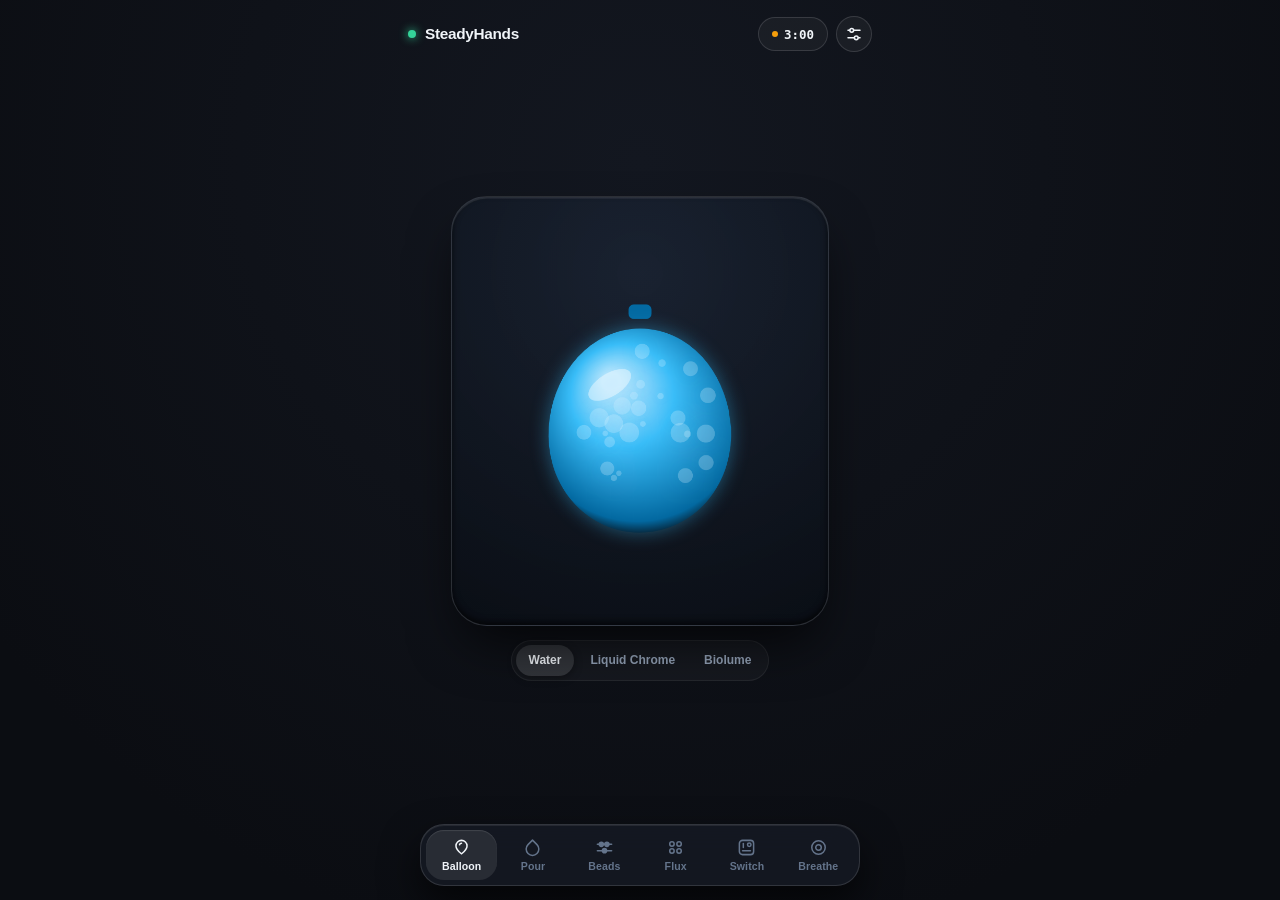
==== index.html @ 125d4122 "Initial release of SteadyHands next-gen physics fidget PWA" ====
<!doctype html>
<html lang="en">
<head>
  <meta charset="utf-8">
  <meta name="viewport" content="width=device-width, initial-scale=1, maximum-scale=1, user-scalable=no, viewport-fit=cover">
  <meta name="theme-color" content="#0d1015">
  <meta name="apple-mobile-web-app-capable" content="yes">
  <meta name="apple-mobile-web-app-status-bar-style" content="black-translucent">
  <meta name="description" content="SteadyHands — Next-generation tactile physics, sensory regulation, 3-minute craving relief, and focus studio.">
  <title>SteadyHands</title>
  <link rel="manifest" href="./manifest.json">
  <link rel="icon" type="image/png" sizes="192x192" href="./icons/icon-192.png">
  <link rel="apple-touch-icon" href="./icons/icon-192.png">
  <link rel="stylesheet" href="./styles.css">
</head>
<body data-theme="obsidian">
  <!-- Subtle Service Worker Update Toast (hidden unless an update is waiting) -->
  <div id="updateBanner" class="update-toast" hidden role="status" aria-live="polite">
    <span>Update ready</span>
    <button id="reloadSwBtn" class="toast-btn" type="button">Refresh</button>
  </div>

  <div class="app-shell">
    <!-- ULTRA-CLEAN SINGLE-ROW TOP BAR -->
    <header class="topbar">
      <div class="brand">
        <span class="brand-led" id="brandLed" aria-hidden="true"></span>
        <span class="brand-title">SteadyHands</span>
        <span class="ambient-dot-label" id="ambientBadge" hidden>Brown</span>
      </div>

      <div class="topbar-actions">
        <!-- 1. Quiet 3:00 Craving Surf Pill (progress fills inside the pill itself) -->
        <button id="urgeTimerBtn" class="craving-pill" type="button" aria-pressed="false" title="3-Minute Craving Timer">
          <span class="craving-pill-fill" id="urgeProgressFill"></span>
          <span class="craving-pill-content">
            <span class="craving-dot" aria-hidden="true"></span>
            <span id="urgeTimerText">3:00</span>
          </span>
        </button>

        <!-- 2. Clean Install Pill (hidden when already installed) -->
        <button id="installTopBtn" class="install-pill" type="button" hidden title="Install App">
          <svg width="13" height="13" viewBox="0 0 24 24" fill="none" stroke="currentColor" stroke-width="2.3" stroke-linecap="round" stroke-linejoin="round" aria-hidden="true">
            <path d="M12 3v12"/><path d="m7 10 5 5 5-5"/><path d="M5 21h14"/>
          </svg>
          <span>Install</span>
        </button>

        <!-- 3. Single Studio Settings / Sound Drawer Trigger -->
        <button id="drawerBtn" class="icon-circle-btn" type="button" aria-label="Studio Settings & Sound" title="Settings & Sound">
          <svg width="18" height="18" viewBox="0 0 24 24" fill="none" stroke="currentColor" stroke-width="2" stroke-linecap="round" stroke-linejoin="round" aria-hidden="true">
            <line x1="4" y1="7" x2="20" y2="7"/>
            <line x1="4" y1="17" x2="20" y2="17"/>
            <circle cx="9" cy="7" r="2.5" fill="var(--bg-elevated)"/>
            <circle cx="15" cy="17" r="2.5" fill="var(--bg-elevated)"/>
          </svg>
        </button>
      </div>
    </header>

    <!-- CENTER NEXT-GEN PHYSICS STAGE -->
    <main class="stage-viewport">
      <!-- 1. BALLOON: Pressurized Soft-Body Membrane & Material Alchemy -->
      <section id="panel-balloon" class="toy-stage active" role="tabpanel" aria-label="Pressurized Soft-Body Balloon">
        <div class="hardware-center stage-stack">
          <div class="chamber-frame">
            <canvas id="balloonCanvas" width="720" height="820"></canvas>
          </div>

          <div class="stage-bottom-bar">
            <div class="minimal-pill-group" role="group" aria-label="Balloon Fill Alchemy">
              <button type="button" class="quiet-pill active" data-alchemy="water">Water</button>
              <button type="button" class="quiet-pill" data-alchemy="chrome">Liquid Chrome</button>
              <button type="button" class="quiet-pill" data-alchemy="biolume">Biolume</button>
            </div>
          </div>
        </div>
      </section>

      <!-- 2. POUR: Real-Time SPH / Metaball Fluid Pouring & Vessel Cascade -->
      <section id="panel-pour" class="toy-stage" role="tabpanel" aria-label="Fluid Pouring Sandbox" hidden>
        <div class="hardware-center stage-stack">
          <div class="chamber-frame">
            <canvas id="pourCanvas" width="720" height="820"></canvas>
          </div>

          <div class="stage-bottom-bar">
            <div class="minimal-pill-group" role="group" aria-label="Liquid Mode">
              <button type="button" class="quiet-pill active" data-pour="water">Spring</button>
              <button type="button" class="quiet-pill" data-pour="elixir">Elixir Mix</button>
              <button type="button" class="quiet-pill" data-pour="zerog">Zero-G</button>
            </div>
            <button id="drainFluidBtn" class="quiet-icon-pill" type="button" title="Open Vortex Drain">
              <svg width="14" height="14" viewBox="0 0 24 24" fill="none" stroke="currentColor" stroke-width="2.1" stroke-linecap="round" stroke-linejoin="round" aria-hidden="true">
                <path d="M12 4v12"/><path d="m8 12 4 4 4-4"/><path d="M5 20h14"/>
              </svg>
              <span>Drain</span>
            </button>
          </div>
        </div>
      </section>

      <!-- 3. BEADS: Kinetic Abacus, Squishy Gel-Bead Pit & Magnetic Orbit Loom -->
      <section id="panel-beads" class="toy-stage" role="tabpanel" aria-label="Kinetic Beads Physics" hidden>
        <div class="hardware-center stage-stack">
          <div class="chamber-frame">
            <canvas id="beadsCanvas" width="720" height="820"></canvas>
          </div>

          <div class="stage-bottom-bar">
            <div class="minimal-pill-group" role="group" aria-label="Bead Physics Mode">
              <button type="button" class="quiet-pill active" data-beads="track">Abacus</button>
              <button type="button" class="quiet-pill" data-beads="gel">Gel Pit</button>
              <button type="button" class="quiet-pill" data-beads="orbit">Orbit Loom</button>
            </div>
          </div>
        </div>
      </section>

      <!-- 4. FLUX: Living Magnetic Ferrofluid & 3D Elastic Pop Membrane -->
      <section id="panel-flux" class="toy-stage" role="tabpanel" aria-label="Ferrofluid & 3D Pop Membrane" hidden>
        <div class="hardware-center stage-stack">
          <div id="fluxFrame" class="chamber-frame square-chamber">
            <canvas id="fluxCanvas" width="720" height="720"></canvas>
          </div>

          <div class="stage-bottom-bar">
            <div class="minimal-pill-group" role="group" aria-label="Flux Mode">
              <button type="button" class="quiet-pill active" data-flux="ferro">Ferrofluid</button>
              <button type="button" class="quiet-pill" data-flux="pop3d">3D Pop Tray</button>
            </div>
            <button id="flipFluxBtn" class="quiet-icon-pill" type="button" title="Pulse or Flip">
              <svg width="14" height="14" viewBox="0 0 24 24" fill="none" stroke="currentColor" stroke-width="2.1" stroke-linecap="round" stroke-linejoin="round" aria-hidden="true">
                <path d="M3 12a9 9 0 1 0 9-9 9.75 9.75 0 0 0-6.74 2.74L3 8"/><path d="M3 3v5h5"/>
              </svg>
              <span>Flip</span>
            </button>
          </div>
        </div>
      </section>

      <!-- 5. SWITCH: Precision Mechatronic Pocket Deck (Continuous Physics) -->
      <section id="panel-cube" class="toy-stage" role="tabpanel" aria-label="Mechatronic Switch Deck" hidden>
        <div class="hardware-center">
          <div class="cnc-pocket-module">
            <span class="cnc-screw tl" aria-hidden="true"></span>
            <span class="cnc-screw tr" aria-hidden="true"></span>
            <span class="cnc-screw bl" aria-hidden="true"></span>
            <span class="cnc-screw br" aria-hidden="true"></span>

            <!-- Top Row: Magnetic Haptic Track Slider + Inertia Flywheel Rotary Dial -->
            <div class="cnc-top-row">
              <div class="cnc-well slider-well">
                <canvas id="sliderCanvas" width="260" height="300" aria-label="Magnetic Haptic Track Slider"></canvas>
              </div>

              <div class="cnc-well dial-well">
                <div id="dialWheel" class="knurled-dial-mount" role="slider" aria-label="Inertia Flywheel Rotary Encoder" aria-valuemin="0" aria-valuemax="360" aria-valuenow="0" tabindex="0">
                  <canvas id="dialCanvas" width="280" height="280"></canvas>
                </div>
              </div>
            </div>

            <!-- Middle Row: 4 Sculpted Spring-Mass Mechanical Keycaps -->
            <div class="cnc-well keycap-bay" id="keyGrid" role="group" aria-label="Mechanical Switch Array">
              <button type="button" class="sculpted-key key-thock" data-profile="thock" data-idx="0" aria-label="Creamy Key">
                <span class="key-top"><span class="key-dish"><span class="key-symbol">●</span></span></span>
              </button>
              <button type="button" class="sculpted-key key-accent" data-profile="blue" data-idx="1" aria-label="Clicky Key">
                <span class="key-top"><span class="key-dish"><span class="key-symbol">▲</span></span></span>
              </button>
              <button type="button" class="sculpted-key key-tactile" data-profile="brown" data-idx="2" aria-label="Tactile Key">
                <span class="key-top"><span class="key-dish"><span class="key-symbol">■</span></span></span>
              </button>
              <button type="button" class="sculpted-key key-silent" data-profile="red" data-idx="3" aria-label="Silent Key">
                <span class="key-top"><span class="key-dish"><span class="key-symbol">◆</span></span></span>
              </button>
            </div>

            <!-- Bottom Row: Carved Obsidian Gravity Dish + Rolling Chrome Sphere -->
            <div id="worryStonePad" class="cnc-well worry-cavity" role="button" tabindex="0" aria-label="Obsidian Gravity Dish & Chrome Sphere">
              <canvas id="orbitDishCanvas" width="600" height="210"></canvas>
            </div>
          </div>
        </div>
      </section>

      <!-- 6. BREATHE: 3D Refractive Glass & Gravitational Particle Core -->
      <section id="panel-breathe" class="toy-stage" role="tabpanel" aria-label="Gravitational Breath Core" hidden>
        <div class="hardware-center stage-stack">
          <div id="breatheOrbTrigger" class="breathe-canvas-wrap" role="button" tabindex="0" aria-label="3D Refractive Breathing Vessel — Tap or Hold">
            <canvas id="breatheCanvas" width="720" height="720"></canvas>
          </div>

          <div class="stage-bottom-bar">
            <div class="minimal-pill-group" role="group" aria-label="Breathing Rhythm">
              <button type="button" class="quiet-pill active" data-pattern="deepdraw">Deep Draw 4·2·6</button>
              <button type="button" class="quiet-pill" data-pattern="box">Box 4·4·4·4</button>
              <button type="button" class="quiet-pill" data-pattern="calm478">Calm 4·7·8</button>
            </div>
          </div>
        </div>
      </section>
    </main>

    <!-- FLOATING MATTE HARDWARE BOTTOM DOCK (6 Next-Gen Physics Instruments) -->
    <nav class="bottom-dock-wrap" aria-label="Fidget Instruments">
      <div class="bottom-dock" role="tablist">
        <button type="button" class="dock-tab active" role="tab" aria-selected="true" data-tab="balloon">
          <svg width="19" height="19" viewBox="0 0 24 24" fill="none" stroke="currentColor" stroke-width="1.9" stroke-linecap="round" stroke-linejoin="round" aria-hidden="true">
            <path d="M12 3a7 7 0 0 0-7 7c0 4.5 4.5 8 7 10 2.5-2 7-5.5 7-10a7 7 0 0 0-7-7Z"/>
            <path d="M9.5 8.5a2.5 2.5 0 0 1 2.5-2"/>
          </svg>
          <span>Balloon</span>
        </button>

        <button type="button" class="dock-tab" role="tab" aria-selected="false" data-tab="pour">
          <svg width="19" height="19" viewBox="0 0 24 24" fill="none" stroke="currentColor" stroke-width="1.9" stroke-linecap="round" stroke-linejoin="round" aria-hidden="true">
            <path d="M12 2.69l5.66 5.66a8 8 0 1 1-11.31 0z"/>
          </svg>
          <span>Pour</span>
        </button>

        <button type="button" class="dock-tab" role="tab" aria-selected="false" data-tab="beads">
          <svg width="19" height="19" viewBox="0 0 24 24" fill="none" stroke="currentColor" stroke-width="1.9" stroke-linecap="round" stroke-linejoin="round" aria-hidden="true">
            <line x1="3" y1="8" x2="21" y2="8"/>
            <line x1="3" y1="16" x2="21" y2="16"/>
            <circle cx="8" cy="8" r="2.6" fill="currentColor"/>
            <circle cx="15" cy="8" r="2.6" fill="currentColor"/>
            <circle cx="12" cy="16" r="2.6" fill="currentColor"/>
          </svg>
          <span>Beads</span>
        </button>

        <button type="button" class="dock-tab" role="tab" aria-selected="false" data-tab="flux">
          <svg width="19" height="19" viewBox="0 0 24 24" fill="none" stroke="currentColor" stroke-width="1.9" stroke-linecap="round" stroke-linejoin="round" aria-hidden="true">
            <circle cx="7.5" cy="7.5" r="2.8"/><circle cx="16.5" cy="7.5" r="2.8"/>
            <circle cx="7.5" cy="16.5" r="2.8"/><circle cx="16.5" cy="16.5" r="2.8"/>
          </svg>
          <span>Flux</span>
        </button>

        <button type="button" class="dock-tab" role="tab" aria-selected="false" data-tab="cube">
          <svg width="19" height="19" viewBox="0 0 24 24" fill="none" stroke="currentColor" stroke-width="1.9" stroke-linecap="round" stroke-linejoin="round" aria-hidden="true">
            <rect x="3" y="3" width="18" height="18" rx="4"/>
            <circle cx="15.5" cy="8.5" r="2.2"/>
            <path d="M8 7v5"/><path d="M7 16h10"/>
          </svg>
          <span>Switch</span>
        </button>

        <button type="button" class="dock-tab" role="tab" aria-selected="false" data-tab="breathe">
          <svg width="19" height="19" viewBox="0 0 24 24" fill="none" stroke="currentColor" stroke-width="1.9" stroke-linecap="round" stroke-linejoin="round" aria-hidden="true">
            <circle cx="12" cy="12" r="8.5"/>
            <circle cx="12" cy="12" r="3.5"/>
          </svg>
          <span>Breathe</span>
        </button>
      </div>
    </nav>
  </div>

  <!-- SLIDE-UP STUDIO SETTINGS & SENSORY SHEET -->
  <div id="settingsSheet" class="sheet-backdrop" hidden role="dialog" aria-modal="true" aria-labelledby="sheetTitle">
    <div class="sheet-card">
      <div class="sheet-handle" aria-hidden="true"></div>
      <div class="sheet-header">
        <h2 id="sheetTitle">Studio &amp; Sensory Controls</h2>
        <button id="closeSheetBtn" class="icon-circle-btn sm" type="button" aria-label="Close Settings">✕</button>
      </div>

      <div class="sheet-body">
        <!-- Sensory & Audio Toggles -->
        <div class="sheet-section">
          <span class="sheet-label">Sensory Regulation</span>
          <div class="toggle-grid">
            <button id="lowStimBtn" type="button" class="sheet-toggle-btn" aria-pressed="false">
              <span class="toggle-title">Low-Stim Calm</span>
              <span class="toggle-sub">820Hz warm filter &amp; softer motion</span>
            </button>
            <button id="pitchModeBtn" type="button" class="sheet-toggle-btn" aria-pressed="false">
              <span class="toggle-title">Uniform Pitch</span>
              <span class="toggle-sub">Predictable tone on every action</span>
            </button>
            <button id="soundToggleBtn" type="button" class="sheet-toggle-btn active" aria-pressed="true">
              <span class="toggle-title">Tactile Audio</span>
              <span class="toggle-sub" id="soundStatusText">On (Synthesized)</span>
            </button>
            <button id="hapticToggleBtn" type="button" class="sheet-toggle-btn active" aria-pressed="true">
              <span class="toggle-title">Haptic Pulse</span>
              <span class="toggle-sub" id="hapticStatusText">On (Device vibrate)</span>
            </button>
          </div>
        </div>

        <!-- Ambient Focus Noise -->
        <div class="sheet-section">
          <span class="sheet-label">Offline Focus Soundscape</span>
          <div class="segmented-row" id="ambientGroup" role="group" aria-label="Ambient Sound">
            <button type="button" class="seg-choice active" data-ambient="off">Off</button>
            <button type="button" class="seg-choice" data-ambient="brown">Brown Noise</button>
            <button type="button" class="seg-choice" data-ambient="rain">Soft Rain</button>
            <button type="button" class="seg-choice" data-ambient="hum40">40Hz Hum</button>
          </div>
        </div>

        <!-- Focus Session Timer -->
        <div class="sheet-section">
          <div class="sheet-label-row">
            <span class="sheet-label">Focus Timer</span>
            <span id="focusRemainingText" class="sheet-value">Off</span>
          </div>
          <div class="segmented-row" id="focusGroup" role="group" aria-label="Focus Timer">
            <button type="button" class="seg-choice active" data-focus="0">Off</button>
            <button type="button" class="seg-choice" data-focus="300">5 min</button>
            <button type="button" class="seg-choice" data-focus="900">15 min</button>
            <button type="button" class="seg-choice" data-focus="1500">25 min</button>
          </div>
        </div>

        <!-- Studio Finish / Palette -->
        <div class="sheet-section">
          <span class="sheet-label">Surface Palette</span>
          <div class="segmented-row" id="themeGroup" role="group" aria-label="Color Theme">
            <button type="button" class="seg-choice active" data-theme-choice="obsidian">Obsidian</button>
            <button type="button" class="seg-choice" data-theme-choice="sage">Sage</button>
            <button type="button" class="seg-choice" data-theme-choice="sand">Warm Sand</button>
            <button type="button" class="seg-choice" data-theme-choice="ocean">Deep Ocean</button>
          </div>
        </div>

        <!-- Discrete On-Device Milestones & Privacy / Wellness Disclaimer -->
        <div class="sheet-footer">
          <div class="milestone-strip">
            <span>Urges surfed: <strong id="urgesSurfedCount">0</strong></span>
            <span>·</span>
            <span>Tactile actions: <strong id="totalInteractionsCount">0</strong></span>
            <button id="logUrgeSurfedBtn" type="button" class="micro-link-btn">+1 Urge</button>
          </div>

          <div class="wellness-box">
            <p><strong>Wellness &amp; Privacy Notice:</strong> SteadyHands is a non-medical sensory regulation, craving distraction, and focus companion. It does not provide medical advice or clinical treatment, and collects <strong>zero personal data</strong> (100% offline on-device storage).</p>
            <div class="wellness-links">
              <a href="./privacy.html" target="_blank" rel="noopener">Full Privacy Policy &amp; Wellness Disclaimer ↗</a>
              <button id="resetDataBtn" type="button" class="micro-link-btn danger">Reset Local Stats</button>
            </div>
          </div>
        </div>
      </div>
    </div>
  </div>

  <script type="module" src="./app.js"></script>
</body>
</html>
---- styles.css ----
:root {
  --bg-deep: #0b0d12;
  --bg-surface: #131720;
  --bg-elevated: #1b212d;
  --bg-tray: #161b26;
  --border-subtle: rgba(255, 255, 255, 0.065);
  --border-highlight: rgba(255, 255, 255, 0.13);
  --text-main: #f1f5f9;
  --text-muted: #94a3b8;
  --text-dim: #64748b;
  --accent: #38bdf8;
  --accent-warm: #f59e0b;
  --accent-calm: #34d399;
  --shadow-hardware:
    0 26px 54px -14px rgba(0, 0, 0, 0.78),
    inset 0 1.5px 1px rgba(255, 255, 255, 0.11),
    inset 0 -3px 6px rgba(0, 0, 0, 0.65);
  --shadow-well:
    inset 0 4px 10px rgba(0, 0, 0, 0.78),
    inset 0 1px 2px rgba(0, 0, 0, 0.85),
    0 1px 0 rgba(255, 255, 255, 0.06);
  --font-sans: -apple-system, BlinkMacSystemFont, "SF Pro Display", "Inter", "Segoe UI", Roboto, sans-serif;
  --font-mono: "SF Mono", "JetBrains Mono", ui-monospace, monospace;
}

body[data-theme="sage"] {
  --bg-deep: #0c1210;
  --bg-surface: #131c19;
  --bg-elevated: #1b2823;
  --bg-tray: #16211d;
  --accent: #34d399;
}

body[data-theme="sand"] {
  --bg-deep: #13110e;
  --bg-surface: #1c1915;
  --bg-elevated: #27221d;
  --bg-tray: #201c17;
  --accent: #f59e0b;
}

body[data-theme="ocean"] {
  --bg-deep: #080f17;
  --bg-surface: #0f1926;
  --bg-elevated: #172536;
  --bg-tray: #121e2d;
  --accent: #38bdf8;
}

body.low-stim {
  filter: saturate(0.76) contrast(0.94);
}

*, *::before, *::after {
  box-sizing: border-box;
  -webkit-tap-highlight-color: transparent;
  user-select: none;
  -webkit-user-select: none;
}

[hidden],
.update-toast[hidden],
.sheet-backdrop[hidden],
.toy-stage[hidden] {
  display: none !important;
}

html, body {
  margin: 0;
  padding: 0;
  width: 100%;
  height: 100dvh;
  overflow: hidden;
  background: radial-gradient(circle at 50% 18%, var(--bg-surface) 0%, var(--bg-deep) 82%);
  color: var(--text-main);
  font-family: var(--font-sans);
  -webkit-font-smoothing: antialiased;
  touch-action: manipulation;
}

.app-shell {
  display: flex;
  flex-direction: column;
  justify-content: space-between;
  width: 100%;
  max-width: 500px;
  height: 100dvh;
  margin: 0 auto;
  padding:
    max(12px, env(safe-area-inset-top))
    14px
    max(14px, env(safe-area-inset-bottom));
}

/* =========================================================
   1. ULTRA-MINIMAL TOP BAR
   ========================================================= */
.topbar {
  display: flex;
  align-items: center;
  justify-content: space-between;
  height: 44px;
  padding: 0 4px;
  flex-shrink: 0;
}

.brand {
  display: flex;
  align-items: center;
  gap: 9px;
}

.brand-led {
  width: 8px;
  height: 8px;
  border-radius: 50%;
  background: var(--accent-calm);
  box-shadow: 0 0 10px var(--accent-calm);
  transition: background 0.3s ease, box-shadow 0.3s ease;
}

.brand-title {
  font-size: 0.96rem;
  font-weight: 650;
  letter-spacing: -0.02em;
  color: var(--text-main);
}

.ambient-dot-label {
  font-size: 0.68rem;
  font-weight: 600;
  padding: 2px 7px;
  border-radius: 999px;
  background: rgba(56, 189, 248, 0.12);
  color: var(--accent);
  border: 1px solid rgba(56, 189, 248, 0.25);
}

.topbar-actions {
  display: flex;
  align-items: center;
  gap: 8px;
}

/* Quiet 3:00 Craving Pill with internal progress fill */
.craving-pill {
  position: relative;
  overflow: hidden;
  height: 34px;
  padding: 0 13px;
  border-radius: 999px;
  border: 1px solid var(--border-highlight);
  background: rgba(255, 255, 255, 0.04);
  color: var(--text-main);
  font-family: var(--font-mono);
  font-size: 0.78rem;
  font-weight: 600;
  cursor: pointer;
  display: inline-flex;
  align-items: center;
  transition: transform 0.12s ease, border-color 0.2s ease;
}

.craving-pill:active {
  transform: scale(0.96);
}

.craving-pill.running {
  border-color: rgba(245, 158, 11, 0.55);
}

.craving-pill-fill {
  position: absolute;
  inset: 0;
  width: 0%;
  background: linear-gradient(90deg, rgba(245, 158, 11, 0.26), rgba(52, 211, 153, 0.28));
  transition: width 0.25s linear;
  pointer-events: none;
}

.craving-pill-content {
  position: relative;
  z-index: 1;
  display: inline-flex;
  align-items: center;
  gap: 6px;
}

.craving-dot {
  width: 6px;
  height: 6px;
  border-radius: 50%;
  background: var(--accent-warm);
}

.craving-pill.running .craving-dot {
  box-shadow: 0 0 8px var(--accent-warm);
}

.install-pill {
  height: 34px;
  padding: 0 12px;
  border-radius: 999px;
  border: 1px solid rgba(56, 189, 248, 0.35);
  background: rgba(56, 189, 248, 0.12);
  color: var(--accent);
  font-size: 0.76rem;
  font-weight: 600;
  display: inline-flex;
  align-items: center;
  gap: 5px;
  cursor: pointer;
}

.icon-circle-btn {
  width: 36px;
  height: 36px;
  border-radius: 50%;
  border: 1px solid var(--border-highlight);
  background: rgba(255, 255, 255, 0.045);
  color: var(--text-main);
  display: inline-flex;
  align-items: center;
  justify-content: center;
  cursor: pointer;
  transition: transform 0.12s ease, background 0.2s ease;
}

.icon-circle-btn.sm {
  width: 32px;
  height: 32px;
  font-size: 0.85rem;
}

.icon-circle-btn:active {
  transform: scale(0.93);
}

/* =========================================================
   2. CENTER NEXT-GEN PHYSICS STAGE VIEWPORT
   ========================================================= */
.stage-viewport {
  flex: 1;
  display: flex;
  align-items: center;
  justify-content: center;
  min-height: 0;
  width: 100%;
  position: relative;
}

.toy-stage {
  width: 100%;
  height: 100%;
  display: flex;
  align-items: center;
  justify-content: center;
}

.hardware-center {
  width: 100%;
  height: 100%;
  display: flex;
  flex-direction: column;
  align-items: center;
  justify-content: center;
  gap: 14px;
}

.stage-stack {
  justify-content: center;
}

/* Glass / Hardware Physics Chamber Frame */
.chamber-frame {
  width: min(88vw, 378px);
  height: min(63dvh, 430px);
  border-radius: 36px;
  background:
    radial-gradient(circle at 50% 18%, rgba(30, 41, 59, 0.65) 0%, rgba(10, 14, 21, 0.96) 100%);
  border: 1px solid var(--border-highlight);
  box-shadow: var(--shadow-hardware);
  overflow: hidden;
  position: relative;
  display: flex;
  align-items: center;
  justify-content: center;
  touch-action: none;
}

.chamber-frame.square-chamber {
  width: min(86vw, 368px);
  height: min(86vw, 368px);
  border-radius: 40px;
  transition: transform 0.36s cubic-bezier(0.22, 1, 0.36, 1);
}

.chamber-frame.square-chamber.flipping {
  transform: perspective(800px) rotateY(180deg) scale(0.93);
}

.chamber-frame canvas {
  width: 100%;
  height: 100%;
  display: block;
  touch-action: none;
  cursor: pointer;
}

.stage-bottom-bar {
  display: flex;
  align-items: center;
  justify-content: center;
  gap: 8px;
  flex-wrap: wrap;
}

.minimal-pill-group {
  display: inline-flex;
  align-items: center;
  padding: 4px;
  border-radius: 999px;
  background: rgba(255, 255, 255, 0.035);
  border: 1px solid var(--border-subtle);
  gap: 3px;
}

.quiet-pill {
  height: 31px;
  padding: 0 13px;
  border-radius: 999px;
  border: none;
  background: transparent;
  color: var(--text-muted);
  font-size: 0.75rem;
  font-weight: 600;
  cursor: pointer;
  transition: background 0.18s ease, color 0.18s ease;
}

.quiet-pill.active {
  background: rgba(255, 255, 255, 0.12);
  color: var(--text-main);
  box-shadow: 0 2px 8px rgba(0, 0, 0, 0.35);
}

.quiet-icon-pill {
  height: 37px;
  padding: 0 14px;
  border-radius: 999px;
  border: 1px solid var(--border-highlight);
  background: rgba(255, 255, 255, 0.045);
  color: var(--text-muted);
  font-size: 0.76rem;
  font-weight: 600;
  display: inline-flex;
  align-items: center;
  gap: 6px;
  cursor: pointer;
  transition: transform 0.12s ease, color 0.2s ease;
}

.quiet-icon-pill:active {
  transform: scale(0.95);
  color: var(--text-main);
}

/* =========================================================
   5. SWITCH: CNC MACHINED MECHATRONIC POCKET DECK
   ========================================================= */
.cnc-pocket-module {
  position: relative;
  width: min(90vw, 378px);
  padding: 20px 16px;
  border-radius: 34px;
  background: linear-gradient(155deg, #212836 0%, #131821 55%, #0e1219 100%);
  border: 1px solid var(--border-highlight);
  box-shadow: var(--shadow-hardware);
  display: flex;
  flex-direction: column;
  gap: 12px;
}

/* Corner Torx Screws */
.cnc-screw {
  position: absolute;
  width: 9px;
  height: 9px;
  border-radius: 50%;
  background: radial-gradient(circle at 35% 35%, #475569, #1e293b 70%);
  box-shadow: inset 0 1px 2px rgba(0, 0, 0, 0.85), 0 1px 0 rgba(255, 255, 255, 0.08);
  pointer-events: none;
}
.cnc-screw.tl { top: 11px; left: 11px; }
.cnc-screw.tr { top: 11px; right: 11px; }
.cnc-screw.bl { bottom: 11px; left: 11px; }
.cnc-screw.br { bottom: 11px; right: 11px; }

.cnc-well {
  border-radius: 22px;
  background: #0d1118;
  box-shadow: var(--shadow-well);
  border: 1px solid rgba(255, 255, 255, 0.04);
}

.cnc-top-row {
  display: grid;
  grid-template-columns: 1fr 1.15fr;
  gap: 12px;
  height: 152px;
}

.slider-well,
.dial-well {
  display: flex;
  align-items: center;
  justify-content: center;
  padding: 6px;
  overflow: hidden;
  touch-action: none;
}

#sliderCanvas {
  width: 100%;
  height: 100%;
  display: block;
  touch-action: none;
  cursor: grab;
}

.knurled-dial-mount {
  width: 134px;
  height: 134px;
  border-radius: 50%;
  display: flex;
  align-items: center;
  justify-content: center;
  cursor: grab;
  touch-action: none;
}

#dialCanvas {
  width: 100%;
  height: 100%;
  display: block;
}

/* Middle Keycap Bay: 4 Sculpted High-Profile Keycaps */
.keycap-bay {
  display: grid;
  grid-template-columns: repeat(4, 1fr);
  gap: 10px;
  padding: 11px;
}

.sculpted-key {
  position: relative;
  height: 64px;
  border: none;
  border-radius: 15px;
  padding: 0;
  background: #090c10;
  box-shadow:
    inset 0 2px 5px rgba(0, 0, 0, 0.9),
    0 1px 0 rgba(255, 255, 255, 0.05);
  cursor: pointer;
  touch-action: manipulation;
}

.sculpted-key .key-top {
  position: absolute;
  inset: 3px 3px 8px 3px;
  border-radius: 12px;
  background: linear-gradient(180deg, #334155 0%, #1e293b 100%);
  box-shadow:
    0 6px 0 #0f172a,
    0 8px 12px rgba(0, 0, 0, 0.65),
    inset 0 1px 1px rgba(255, 255, 255, 0.25);
  display: flex;
  align-items: center;
  justify-content: center;
  transition: transform 0.045s cubic-bezier(0.2, 1, 0.3, 1), box-shadow 0.045s ease;
}

.sculpted-key .key-dish {
  width: 74%;
  height: 70%;
  border-radius: 9px;
  background: radial-gradient(circle at 50% 30%, rgba(15, 23, 42, 0.35), rgba(255, 255, 255, 0.06));
  box-shadow: inset 0 2px 4px rgba(0, 0, 0, 0.45);
  display: flex;
  align-items: center;
  justify-content: center;
}

.key-symbol {
  font-size: 0.9rem;
  color: rgba(255, 255, 255, 0.78);
}

/* Distinct Keycap Colorways */
.sculpted-key.key-accent .key-top {
  background: linear-gradient(180deg, #38bdf8 0%, #0284c7 100%);
  box-shadow:
    0 6px 0 #075985,
    0 8px 12px rgba(0, 0, 0, 0.65),
    inset 0 1px 1px rgba(255, 255, 255, 0.4);
}
.sculpted-key.key-accent .key-symbol {
  color: #082f49;
}

.sculpted-key.key-tactile .key-top {
  background: linear-gradient(180deg, #f59e0b 0%, #d97706 100%);
  box-shadow:
    0 6px 0 #92400e,
    0 8px 12px rgba(0, 0, 0, 0.65),
    inset 0 1px 1px rgba(255, 255, 255, 0.4);
}
.sculpted-key.key-tactile .key-symbol {
  color: #451a03;
}

.sculpted-key.pressed .key-top,
.sculpted-key:active .key-top {
  transform: translateY(5px);
  box-shadow:
    0 1px 0 #0f172a,
    0 2px 4px rgba(0, 0, 0, 0.5),
    inset 0 1px 1px rgba(255, 255, 255, 0.18);
}

/* Bottom Carved Obsidian Gravity Dish + Rolling Chrome Sphere */
.worry-cavity {
  position: relative;
  height: 112px;
  border-radius: 24px;
  overflow: hidden;
  cursor: grab;
  touch-action: none;
  background: #070a0f;
}

#orbitDishCanvas {
  width: 100%;
  height: 100%;
  display: block;
  touch-action: none;
}

/* =========================================================
   6. BREATHE: 3D REFRACTIVE GLASS & PARTICLE CORE
   ========================================================= */
.breathe-canvas-wrap {
  width: min(86vw, 360px);
  height: min(86vw, 360px);
  display: flex;
  align-items: center;
  justify-content: center;
  cursor: pointer;
  touch-action: none;
  border-radius: 50%;
}

#breatheCanvas {
  width: 100%;
  height: 100%;
  display: block;
}

/* =========================================================
   FLOATING BOTTOM DOCK (6 TABS)
   ========================================================= */
.bottom-dock-wrap {
  display: flex;
  justify-content: center;
  flex-shrink: 0;
  padding-top: 4px;
}

.bottom-dock {
  display: grid;
  grid-template-columns: repeat(6, 1fr);
  width: 100%;
  max-width: 440px;
  padding: 5px;
  border-radius: 24px;
  background: rgba(20, 25, 35, 0.9);
  backdrop-filter: blur(18px);
  -webkit-backdrop-filter: blur(18px);
  border: 1px solid var(--border-highlight);
  box-shadow:
    0 18px 38px rgba(0, 0, 0, 0.65),
    inset 0 1px 0 rgba(255, 255, 255, 0.08);
}

.dock-tab {
  height: 50px;
  border: none;
  border-radius: 18px;
  background: transparent;
  color: var(--text-dim);
  display: flex;
  flex-direction: column;
  align-items: center;
  justify-content: center;
  gap: 3px;
  font-size: 0.66rem;
  font-weight: 600;
  letter-spacing: 0.01em;
  cursor: pointer;
  transition: color 0.18s ease, background 0.18s ease, transform 0.12s ease;
  padding: 0 2px;
}

.dock-tab:active {
  transform: scale(0.95);
}

.dock-tab.active {
  background: rgba(255, 255, 255, 0.09);
  color: var(--text-main);
  box-shadow: inset 0 1px 1px rgba(255, 255, 255, 0.12);
}

/* =========================================================
   SLIDE-UP STUDIO SETTINGS SHEET
   ========================================================= */
.sheet-backdrop {
  position: fixed;
  inset: 0;
  z-index: 100;
  background: rgba(4, 6, 10, 0.72);
  backdrop-filter: blur(8px);
  -webkit-backdrop-filter: blur(8px);
  display: flex;
  align-items: flex-end;
  justify-content: center;
}

.sheet-card {
  width: 100%;
  max-width: 480px;
  max-height: 86dvh;
  background: var(--bg-surface);
  border-top: 1px solid var(--border-highlight);
  border-radius: 28px 28px 0 0;
  padding: 10px 18px max(20px, env(safe-area-inset-bottom));
  box-shadow: 0 -20px 50px rgba(0, 0, 0, 0.75);
  overflow-y: auto;
}

.sheet-handle {
  width: 38px;
  height: 4px;
  border-radius: 999px;
  background: rgba(255, 255, 255, 0.18);
  margin: 2px auto 12px;
}

.sheet-header {
  display: flex;
  align-items: center;
  justify-content: space-between;
  margin-bottom: 14px;
}

.sheet-header h2 {
  margin: 0;
  font-size: 1rem;
  font-weight: 650;
}

.sheet-body {
  display: flex;
  flex-direction: column;
  gap: 16px;
}

.sheet-section {
  display: flex;
  flex-direction: column;
  gap: 8px;
}

.sheet-label-row {
  display: flex;
  justify-content: space-between;
  align-items: center;
}

.sheet-label {
  font-size: 0.74rem;
  font-weight: 600;
  text-transform: uppercase;
  letter-spacing: 0.06em;
  color: var(--text-muted);
}

.sheet-value {
  font-family: var(--font-mono);
  font-size: 0.78rem;
  color: var(--accent);
}

.toggle-grid {
  display: grid;
  grid-template-columns: 1fr 1fr;
  gap: 8px;
}

.sheet-toggle-btn {
  text-align: left;
  padding: 11px 12px;
  border-radius: 16px;
  border: 1px solid var(--border-subtle);
  background: rgba(255, 255, 255, 0.03);
  color: var(--text-main);
  display: flex;
  flex-direction: column;
  gap: 3px;
  cursor: pointer;
}

.sheet-toggle-btn.active {
  border-color: rgba(56, 189, 248, 0.45);
  background: rgba(56, 189, 248, 0.11);
}

.toggle-title {
  font-size: 0.82rem;
  font-weight: 600;
}

.toggle-sub {
  font-size: 0.68rem;
  color: var(--text-muted);
}

.segmented-row {
  display: grid;
  grid-template-columns: repeat(4, 1fr);
  gap: 6px;
}

.seg-choice {
  height: 36px;
  border-radius: 11px;
  border: 1px solid var(--border-subtle);
  background: rgba(255, 255, 255, 0.03);
  color: var(--text-muted);
  font-size: 0.74rem;
  font-weight: 600;
  cursor: pointer;
}

.seg-choice.active {
  background: rgba(255, 255, 255, 0.12);
  color: var(--text-main);
  border-color: var(--border-highlight);
}

.sheet-footer {
  border-top: 1px solid var(--border-subtle);
  padding-top: 12px;
  display: flex;
  flex-direction: column;
  gap: 10px;
}

.milestone-strip {
  display: flex;
  align-items: center;
  gap: 8px;
  font-size: 0.76rem;
  color: var(--text-muted);
}

.micro-link-btn {
  margin-left: auto;
  background: rgba(255, 255, 255, 0.06);
  border: 1px solid var(--border-subtle);
  color: var(--text-main);
  padding: 4px 9px;
  border-radius: 8px;
  font-size: 0.7rem;
  font-weight: 600;
  cursor: pointer;
}

.micro-link-btn.danger {
  color: #fda4af;
}

.wellness-box {
  padding: 10px 12px;
  border-radius: 14px;
  background: rgba(255, 255, 255, 0.025);
  border: 1px solid var(--border-subtle);
  font-size: 0.7rem;
  line-height: 1.45;
  color: var(--text-muted);
}

.wellness-box p {
  margin: 0 0 8px;
}

.wellness-links {
  display: flex;
  align-items: center;
  justify-content: space-between;
  gap: 8px;
}

.wellness-links a {
  color: var(--accent);
  text-decoration: none;
  font-weight: 600;
}

/* Update Toast */
.update-toast {
  position: fixed;
  top: 14px;
  left: 50%;
  transform: translateX(-50%);
  z-index: 120;
  background: var(--bg-elevated);
  border: 1px solid var(--border-highlight);
  padding: 8px 14px;
  border-radius: 999px;
  display: flex;
  align-items: center;
  gap: 10px;
  font-size: 0.78rem;
  box-shadow: 0 10px 25px rgba(0, 0, 0, 0.5);
}

.toast-btn {
  background: var(--accent);
  color: #06131f;
  border: none;
  border-radius: 999px;
  padding: 4px 10px;
  font-size: 0.72rem;
  font-weight: 700;
  cursor: pointer;
}
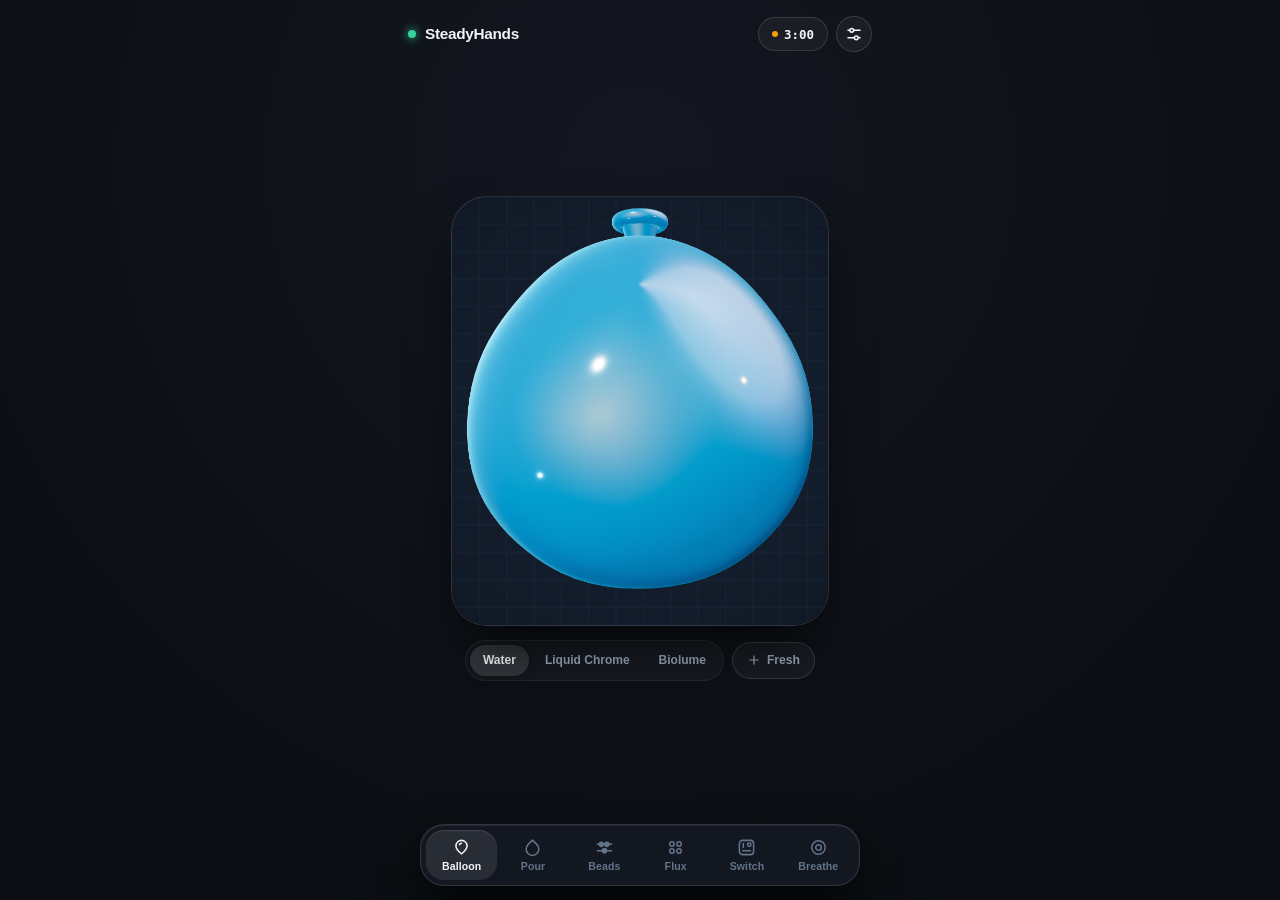
==== commit 46301824: "Upgrade SteadyHands to 3D PBR Three.js & WebGL2 GLSL Shaders + Multi-Touch Manipulation" ====
--- a/index.html
+++ b/index.html
@@ -69,11 +69,17 @@
           </div>
 
           <div class="stage-bottom-bar">
-            <div class="minimal-pill-group" role="group" aria-label="Balloon Fill Alchemy">
+            <div class="minimal-pill-group" id="balloonModeControl" role="group" aria-label="Balloon Fill Alchemy">
               <button type="button" class="quiet-pill active" data-alchemy="water">Water</button>
               <button type="button" class="quiet-pill" data-alchemy="chrome">Liquid Chrome</button>
               <button type="button" class="quiet-pill" data-alchemy="biolume">Biolume</button>
             </div>
+            <button id="inflateBalloonBtn" class="quiet-icon-pill" type="button" title="Inflate Fresh Balloon">
+              <svg width="14" height="14" viewBox="0 0 24 24" fill="none" stroke="currentColor" stroke-width="2.1" stroke-linecap="round" stroke-linejoin="round" aria-hidden="true">
+                <path d="M12 5v14"/><path d="M5 12h14"/>
+              </svg>
+              <span>Fresh</span>
+            </button>
           </div>
         </div>
       </section>
@@ -109,11 +115,18 @@
           </div>
 
           <div class="stage-bottom-bar">
-            <div class="minimal-pill-group" role="group" aria-label="Bead Physics Mode">
+            <div class="minimal-pill-group" id="beadsModeControl" role="group" aria-label="Bead Physics Mode">
               <button type="button" class="quiet-pill active" data-beads="track">Abacus</button>
               <button type="button" class="quiet-pill" data-beads="gel">Gel Pit</button>
               <button type="button" class="quiet-pill" data-beads="orbit">Orbit Loom</button>
             </div>
+            <button id="shuffleBeadsBtn" class="quiet-icon-pill" type="button" title="Impulse Wave / Refill">
+              <svg width="14" height="14" viewBox="0 0 24 24" fill="none" stroke="currentColor" stroke-width="2.1" stroke-linecap="round" stroke-linejoin="round" aria-hidden="true">
+                <polyline points="16 3 21 3 21 8"/><line x1="4" y1="20" x2="21" y2="3"/>
+                <polyline points="21 16 21 21 16 21"/><line x1="15" y1="15" x2="21" y2="21"/>
+              </svg>
+              <span>Pulse</span>
+            </button>
           </div>
         </div>
       </section>
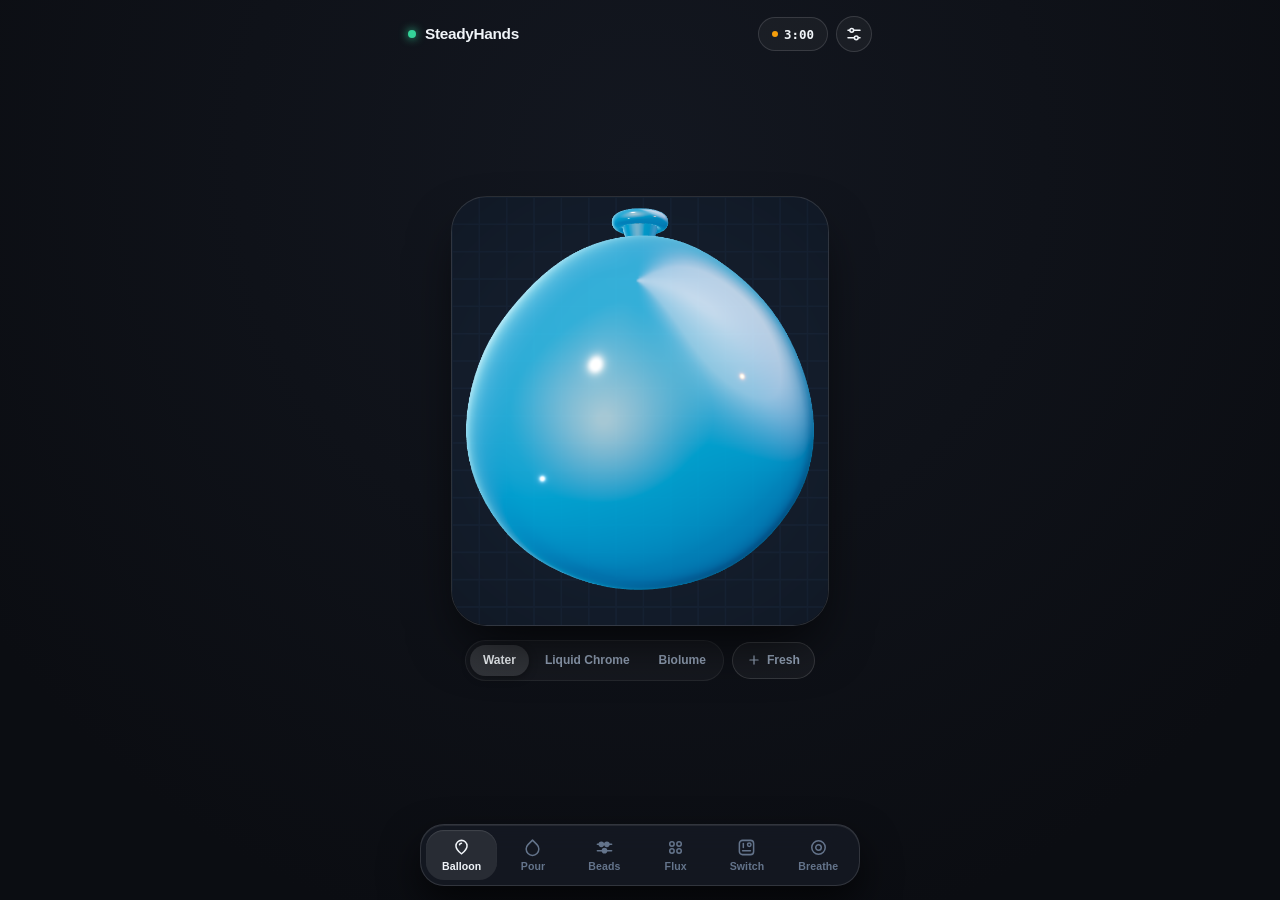
==== commit 61e11acc: "Fix Service Worker v6 precache 404, add ?v=6 cache-busting, and wrap WebGL in try/catch" ====
--- a/index.html
+++ b/index.html
@@ -11,7 +11,7 @@
   <link rel="manifest" href="./manifest.json">
   <link rel="icon" type="image/png" sizes="192x192" href="./icons/icon-192.png">
   <link rel="apple-touch-icon" href="./icons/icon-192.png">
-  <link rel="stylesheet" href="./styles.css">
+  <link rel="stylesheet" href="./styles.css?v=6">
 </head>
 <body data-theme="obsidian">
   <!-- Subtle Service Worker Update Toast (hidden unless an update is waiting) -->
@@ -364,6 +364,6 @@
     </div>
   </div>
 
-  <script type="module" src="./app.js"></script>
+  <script type="module" src="./app.js?v=6"></script>
 </body>
 </html>
